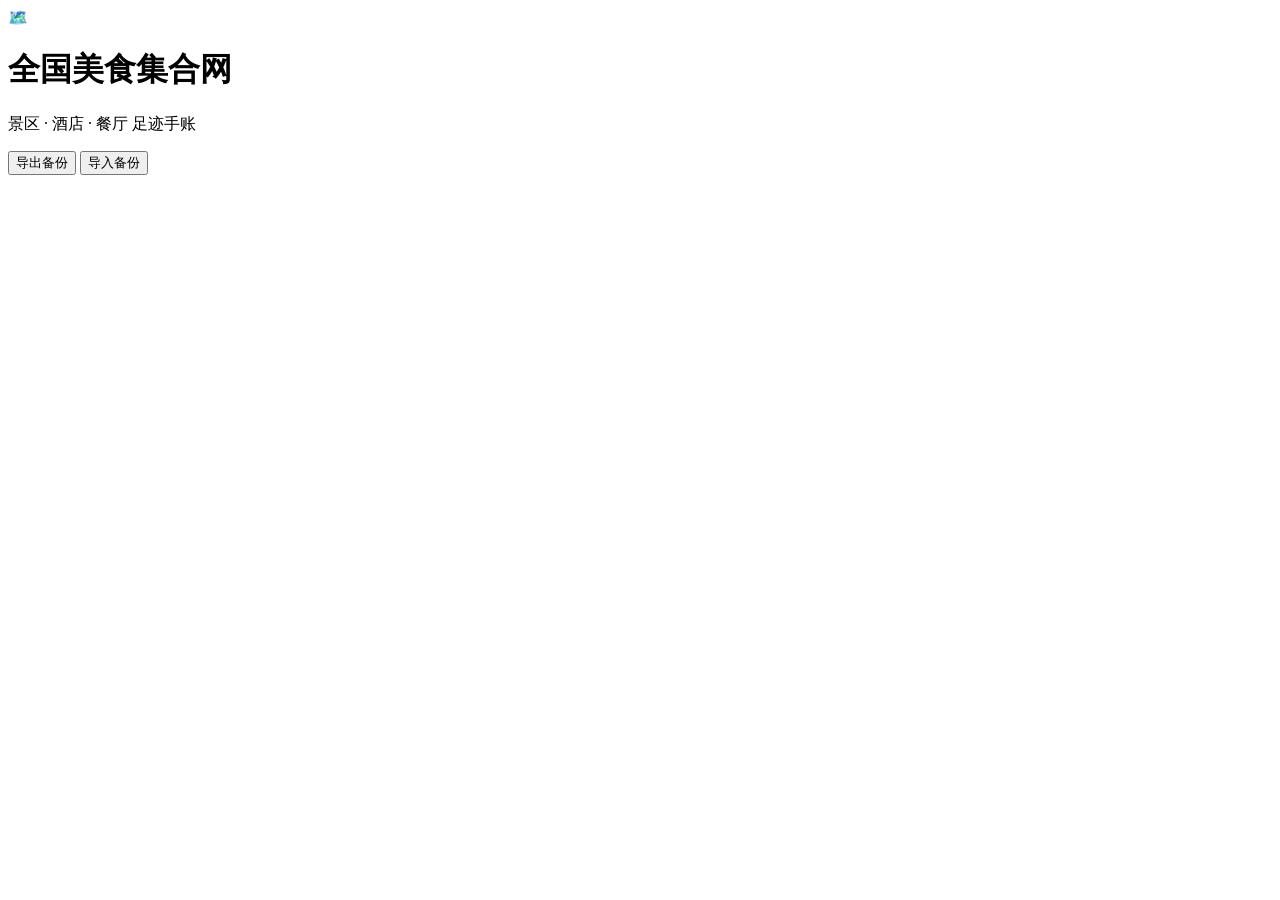
==== index.html @ 96aab91e "发布: index.html (2026-09-19)" ====
<!DOCTYPE html>
<html lang="zh-CN">
<head>
<meta charset="UTF-8">
<meta name="viewport" content="width=device-width, initial-scale=1">
<title>全国美食集合网 · 景区 / 酒店 / 餐厅足迹</title>
<link rel="icon" href="data:image/svg+xml,<svg xmlns='http://www.w3.org/2000/svg' viewBox='0 0 100 100'><text y='.9em' font-size='88'>🗺️</text></svg>">
<link rel="stylesheet" href="css/style.css">
</head>
<body>

<header class="topbar">
  <div class="brand">
    <span class="logo">🗺️</span>
    <div>
      <h1>全国美食集合网</h1>
      <p>景区 · 酒店 · 餐厅 足迹手账</p>
    </div>
  </div>
  <div class="top-stats" id="topStats"></div>
  <div class="top-actions">
    <button id="btnExport" class="btn ghost" title="把所有记录导出为 JSON 备份文件">导出备份</button>
    <button id="btnImport" class="btn ghost" title="从备份文件恢复记录">导入备份</button>
    <input type="file" id="importFile" accept=".json,application/json" hidden>
  </div>
</header>

<nav class="breadcrumb" id="breadcrumb" aria-label="面包屑导航"></nav>

<main class="layout">
  <section class="panel-main">
    <div class="map-wrap" id="mapWrap">
      <div id="map"></div>
      <div class="map-tip" id="mapTip" hidden></div>
    </div>

    <div class="county-view" id="countyView" hidden>
      <div class="county-head">
        <div class="county-title">
          <h2 id="countyName"></h2>
          <p class="muted" id="countyPath"></p>
        </div>
        <button class="btn primary" id="btnAdd">＋ 添加记录</button>
      </div>
      <div class="mini-map-wrap"><div id="miniMap"></div><span class="mini-hint">点击小地图返回上一级地图</span></div>
      <div class="tabs" id="countyTabs"></div>
      <div class="cards" id="cardList"></div>
    </div>
  </section>

  <aside class="panel-side">
    <div class="side-head" id="sideHead"></div>
    <div class="side-list" id="sideList"></div>
  </aside>
</main>

<div class="modal-mask" id="modalMask" hidden>
  <div class="modal" role="dialog" aria-modal="true" aria-labelledby="formTitle">
    <div class="modal-head">
      <h2 id="formTitle">添加记录</h2>
      <button type="button" class="icon-btn" id="formClose" title="关闭">✕</button>
    </div>
    <form id="recordForm" novalidate>
      <div class="seg" id="typeSeg"></div>
      <label class="field">名称 <span class="req">*</span>
        <input name="recName" maxlength="60" placeholder="如：西湖 / 亚朵酒店 / 外婆家" required>
      </label>
      <div class="row2">
        <label class="field">到访日期
          <input type="date" name="recDate">
        </label>
        <div class="field">评分
          <div class="stars" id="starInput"></div>
        </div>
      </div>
      <div class="row2">
        <label class="field"><span id="costLabel">人均消费</span>（元）
          <input type="number" name="recCost" min="0" step="0.1" placeholder="选填">
        </label>
        <label class="field">电话
          <input name="recPhone" placeholder="选填">
        </label>
      </div>
      <label class="field">地址
        <input name="recAddress" placeholder="选填">
      </label>
      <div class="field">标签
        <div class="tags-editor">
          <div class="chips" id="tagChips"></div>
          <input id="tagInput" placeholder="输入自定义标签后回车添加">
        </div>
      </div>
      <label class="field">图片链接（每行一个）
        <textarea name="recPhotos" rows="2" placeholder="https://…"></textarea>
      </label>
      <label class="field">推荐理由 / 备注
        <textarea name="recNotes" rows="3" placeholder="招牌菜、房型体验、游玩建议…"></textarea>
      </label>
      <div class="form-foot">
        <button type="button" class="btn danger" id="btnDelete" hidden>删除记录</button>
        <span class="spacer"></span>
        <button type="button" class="btn ghost" id="btnCancel">取消</button>
        <button type="submit" class="btn primary">保存</button>
      </div>
    </form>
  </div>
</div>

<div class="toast" id="toast" hidden></div>

<script src="lib/echarts.min.js"></script>
<script src="data/regions.js"></script>
<script src="data/records.js"></script>
<script src="js/store.js"></script>
<script src="js/map.js"></script>
<script src="js/app.js"></script>
</body>
</html>
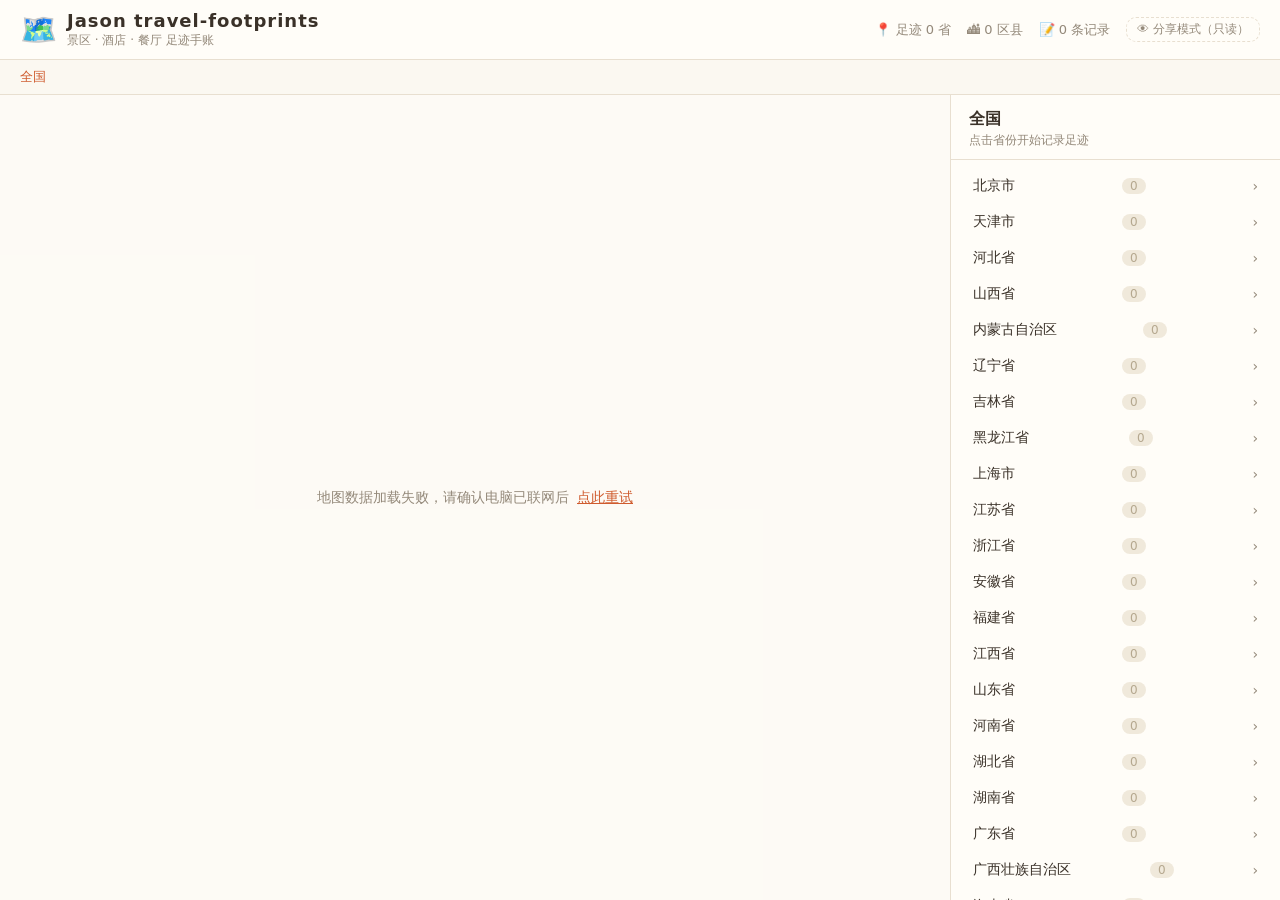
==== commit e00753af: "发布: index.html (2026-09-19)" ====
--- a/index.html
+++ b/index.html
@@ -3,7 +3,7 @@
 <head>
 <meta charset="UTF-8">
 <meta name="viewport" content="width=device-width, initial-scale=1">
-<title>全国美食集合网 · 景区 / 酒店 / 餐厅足迹</title>
+<title>Jason travel-footprints · 景区 / 酒店 / 餐厅足迹</title>
 <link rel="icon" href="data:image/svg+xml,<svg xmlns='http://www.w3.org/2000/svg' viewBox='0 0 100 100'><text y='.9em' font-size='88'>🗺️</text></svg>">
 <link rel="stylesheet" href="css/style.css">
 </head>
@@ -13,7 +13,7 @@
   <div class="brand">
     <span class="logo">🗺️</span>
     <div>
-      <h1>全国美食集合网</h1>
+      <h1>Jason travel-footprints</h1>
       <p>景区 · 酒店 · 餐厅 足迹手账</p>
     </div>
   </div>
--- a/css/style.css
+++ b/css/style.css
@@ -0,0 +1,243 @@
+/* 全国美食集合网 —— 暖色旅行手账风 */
+:root {
+  --bg: #f6f2ea;
+  --panel: #fffdf8;
+  --ink: #3a3128;
+  --muted: #94897a;
+  --line: #e8dfd0;
+  --primary: #cf5b2e;
+  --primary-dark: #b34a22;
+  --gold: #e0a458;
+  --green: #4d8b6a;
+  --blue: #3b6ea5;
+  --shadow: 0 2px 12px rgba(90, 70, 40, .10);
+}
+
+* { box-sizing: border-box; }
+[hidden] { display: none !important; }
+html, body { height: 100%; }
+body {
+  margin: 0;
+  font-family: "Microsoft YaHei", "PingFang SC", "Segoe UI", system-ui, sans-serif;
+  background: var(--bg);
+  color: var(--ink);
+  display: flex;
+  flex-direction: column;
+  overflow: hidden;
+}
+.muted { color: var(--muted); font-size: 12px; margin: 2px 0 0; }
+
+/* ---------- 顶栏 ---------- */
+.topbar {
+  display: flex; align-items: center; gap: 16px;
+  padding: 10px 20px;
+  background: var(--panel);
+  border-bottom: 1px solid var(--line);
+  flex: none;
+}
+.brand { display: flex; align-items: center; gap: 10px; }
+.brand .logo { font-size: 30px; line-height: 1; }
+.brand h1 { font-size: 18px; margin: 0; letter-spacing: 1px; }
+.brand p { margin: 1px 0 0; font-size: 12px; color: var(--muted); }
+.top-stats { margin-left: auto; display: flex; gap: 16px; font-size: 13px; color: var(--muted); white-space: nowrap; }
+.top-actions { display: flex; gap: 8px; }
+
+/* ---------- 按钮 ---------- */
+.btn {
+  border: 1px solid transparent; border-radius: 8px;
+  padding: 7px 14px; font-size: 13px; cursor: pointer;
+  background: var(--primary); color: #fff;
+  transition: .15s;
+}
+.btn:hover { background: var(--primary-dark); }
+.btn.ghost { background: transparent; color: var(--ink); border-color: var(--line); }
+.btn.ghost:hover { background: #f4ecdd; }
+.btn.danger { background: #c0392b; }
+.btn.danger:hover { background: #a93226; }
+.btn.mini { padding: 4px 10px; font-size: 12px; border-radius: 6px; }
+.btn.mini.ghost { background: transparent; color: var(--muted); border-color: var(--line); }
+.icon-btn {
+  border: none; background: transparent; font-size: 16px; cursor: pointer;
+  color: var(--muted); padding: 4px 8px; border-radius: 6px;
+}
+.icon-btn:hover { background: #f4ecdd; color: var(--ink); }
+
+/* ---------- 面包屑 ---------- */
+.breadcrumb {
+  padding: 8px 20px; font-size: 13px;
+  background: #fbf8f1; border-bottom: 1px solid var(--line);
+  flex: none;
+}
+.breadcrumb a { color: var(--primary); cursor: pointer; text-decoration: none; }
+.breadcrumb a:hover { text-decoration: underline; }
+.breadcrumb .sep { margin: 0 7px; color: var(--muted); }
+.breadcrumb b { font-weight: 600; }
+
+/* ---------- 主布局 ---------- */
+.layout { flex: 1; display: flex; min-height: 0; }
+.panel-main { flex: 1; position: relative; min-width: 0; background: var(--bg); }
+.map-wrap { position: absolute; inset: 0; }
+#map { width: 100%; height: 100%; cursor: grab; }
+#map:active { cursor: grabbing; }
+.map-tip {
+  position: absolute; inset: 0; z-index: 5;
+  display: flex; align-items: center; justify-content: center; gap: 8px;
+  background: rgba(255, 253, 248, .82);
+  font-size: 14px; color: var(--muted);
+}
+.map-tip a { color: var(--primary); }
+.spin {
+  width: 16px; height: 16px; border-radius: 50%;
+  border: 2px solid var(--line); border-top-color: var(--primary);
+  animation: spin .8s linear infinite; display: inline-block;
+}
+@keyframes spin { to { transform: rotate(360deg); } }
+
+/* ---------- 侧栏 ---------- */
+.panel-side {
+  width: 330px; flex: none;
+  background: var(--panel); border-left: 1px solid var(--line);
+  display: flex; flex-direction: column; min-height: 0;
+}
+.side-head { padding: 14px 18px 10px; border-bottom: 1px solid var(--line); }
+.side-head h3 { margin: 0; font-size: 16px; }
+.side-list { flex: 1; overflow-y: auto; padding: 8px 10px 16px; }
+.side-item {
+  display: flex; align-items: center; justify-content: space-between; gap: 8px;
+  padding: 9px 12px; border-radius: 8px; cursor: pointer; font-size: 14px;
+}
+.side-item:hover { background: #f4ecdd; }
+.side-item .nm { overflow: hidden; text-overflow: ellipsis; white-space: nowrap; }
+.side-item::after { content: "›"; color: var(--muted); }
+.cnt {
+  font-size: 12px; color: #fff; background: var(--gold);
+  border-radius: 10px; padding: 1px 8px; flex: none;
+}
+.cnt.zero { background: #f0e9db; color: #b5a88f; }
+.empty { text-align: center; color: var(--muted); font-size: 13px; padding: 30px 10px; }
+
+/* ---------- 县级视图 ---------- */
+.county-view { position: absolute; inset: 0; overflow-y: auto; padding: 16px 22px 30px; }
+.county-head { display: flex; align-items: center; gap: 14px; margin-bottom: 10px; }
+.county-title { flex: 1; }
+.county-title h2 { margin: 0; font-size: 22px; }
+.mini-map-wrap { position: relative; height: 175px; background: var(--panel); border: 1px solid var(--line); border-radius: 12px; overflow: hidden; }
+#miniMap { width: 100%; height: 100%; }
+.mini-hint {
+  position: absolute; right: 10px; bottom: 6px;
+  font-size: 11px; color: var(--muted);
+  background: rgba(255, 253, 248, .85); padding: 2px 8px; border-radius: 8px;
+}
+.mini-fallback { color: var(--muted); font-size: 12px; text-align: center; padding-top: 60px; }
+
+.tabs { display: flex; gap: 8px; margin: 14px 0 12px; flex-wrap: wrap; }
+.tab {
+  border: 1px solid var(--line); background: var(--panel); color: var(--ink);
+  border-radius: 20px; padding: 6px 14px; font-size: 13px; cursor: pointer;
+}
+.tab i { font-style: normal; color: var(--muted); font-size: 12px; margin-left: 3px; }
+.tab.active { background: var(--primary); border-color: var(--primary); color: #fff; }
+.tab.active i { color: rgba(255, 255, 255, .8); }
+
+/* ---------- 记录卡片 ---------- */
+.cards { display: grid; grid-template-columns: repeat(auto-fill, minmax(310px, 1fr)); gap: 14px; }
+.card {
+  background: var(--panel); border: 1px solid var(--line); border-radius: 12px;
+  padding: 14px 16px; box-shadow: var(--shadow);
+  display: flex; flex-direction: column; gap: 8px;
+}
+.card-top { display: flex; align-items: center; gap: 8px; flex-wrap: wrap; }
+.card-top h3 { margin: 0; font-size: 16px; flex: 1; min-width: 0; overflow: hidden; text-overflow: ellipsis; white-space: nowrap; }
+.badge { font-size: 12px; border-radius: 6px; padding: 2px 8px; color: #fff; flex: none; }
+.b-scenic { background: var(--green); }
+.b-hotel { background: var(--blue); }
+.b-restaurant { background: var(--primary); }
+.card .stars { color: var(--gold); font-size: 14px; letter-spacing: 1px; flex: none; }
+.card-meta { font-size: 12.5px; color: var(--muted); display: flex; gap: 12px; flex-wrap: wrap; }
+.chips { display: flex; flex-wrap: wrap; gap: 6px; }
+.chips i {
+  font-style: normal; font-size: 12px; color: #8a6d3b;
+  background: #f7ecd7; border-radius: 10px; padding: 2px 9px;
+}
+#tagChips i { cursor: pointer; }
+#tagChips i.on { background: var(--primary); color: #fff; }
+.notes { margin: 0; font-size: 13px; line-height: 1.6; color: #5c5245; white-space: pre-wrap; }
+.photos { display: flex; gap: 8px; flex-wrap: wrap; }
+.photos img { width: 74px; height: 56px; object-fit: cover; border-radius: 8px; border: 1px solid var(--line); }
+.card-actions { display: flex; gap: 8px; justify-content: flex-end; border-top: 1px dashed var(--line); padding-top: 8px; margin-top: 2px; }
+
+.empty-block { grid-column: 1 / -1; text-align: center; padding: 60px 0; color: var(--muted); }
+.empty-block .btn { margin-top: 14px; }
+
+/* ---------- 弹窗表单 ---------- */
+.modal-mask {
+  position: fixed; inset: 0; z-index: 50;
+  background: rgba(50, 40, 28, .45);
+  display: flex; align-items: flex-start; justify-content: center;
+  overflow-y: auto; padding: 40px 16px;
+}
+.modal {
+  background: var(--panel); border-radius: 14px;
+  width: 520px; max-width: 100%;
+  box-shadow: 0 10px 40px rgba(40, 30, 15, .3);
+  padding: 18px 22px 20px;
+}
+.modal-head { display: flex; align-items: center; justify-content: space-between; margin-bottom: 10px; }
+.modal-head h2 { margin: 0; font-size: 18px; }
+.seg { display: flex; gap: 8px; margin-bottom: 12px; }
+.seg-btn {
+  flex: 1; border: 1px solid var(--line); background: #fff; color: var(--ink);
+  border-radius: 8px; padding: 8px 0; font-size: 14px; cursor: pointer;
+}
+.seg-btn.active { background: var(--primary); border-color: var(--primary); color: #fff; }
+.field { display: block; font-size: 13px; color: #6b6152; margin-bottom: 10px; }
+.field .req { color: var(--primary); }
+.field input, .field textarea {
+  display: block; width: 100%; margin-top: 4px;
+  border: 1px solid var(--line); border-radius: 8px;
+  padding: 8px 10px; font-size: 14px; font-family: inherit;
+  background: #fff; color: var(--ink);
+}
+.field input:focus, .field textarea:focus { outline: none; border-color: var(--gold); }
+.field textarea { resize: vertical; }
+.row2 { display: grid; grid-template-columns: 1fr 1fr; gap: 12px; }
+.stars { margin-top: 6px; font-size: 24px; line-height: 1; cursor: pointer; user-select: none; color: #e2d8c6; }
+.stars .star { display: inline-block; padding: 0 2px; }
+.stars .star.on { color: var(--gold); }
+.tags-editor { margin-top: 6px; }
+.tags-editor input {
+  width: 100%; border: 1px solid var(--line); border-radius: 8px;
+  padding: 7px 10px; font-size: 13px; background: #fff; margin-top: 4px;
+}
+.tags-editor input:focus { outline: none; border-color: var(--gold); }
+.form-foot { display: flex; gap: 8px; align-items: center; margin-top: 14px; }
+.form-foot .spacer { flex: 1; }
+
+/* ---------- Toast ---------- */
+.toast {
+  position: fixed; left: 50%; bottom: 36px; transform: translateX(-50%);
+  background: rgba(58, 49, 40, .92); color: #fffdf8;
+  padding: 9px 20px; border-radius: 20px; font-size: 13px;
+  z-index: 99; box-shadow: 0 4px 16px rgba(0, 0, 0, .25);
+}
+
+/* ---------- 分享模式（只读） ---------- */
+.share-badge {
+  align-self: center; font-size: 12px; color: var(--muted);
+  border: 1px dashed var(--line); border-radius: 10px; padding: 3px 10px;
+  white-space: nowrap;
+}
+.share-mode #btnAdd, .share-mode #btnExport, .share-mode #btnImport,
+.share-mode .card-actions, .share-mode .empty-block .btn { display: none !important; }
+
+/* ---------- 滚动条 ---------- */
+::-webkit-scrollbar { width: 9px; height: 9px; }
+::-webkit-scrollbar-thumb { background: #ddd2bd; border-radius: 5px; }
+::-webkit-scrollbar-track { background: transparent; }
+
+/* ---------- 窄屏 ---------- */
+@media (max-width: 880px) {
+  .layout { flex-direction: column; }
+  .panel-side { width: 100%; height: 42%; border-left: none; border-top: 1px solid var(--line); }
+  .top-stats { display: none; }
+}
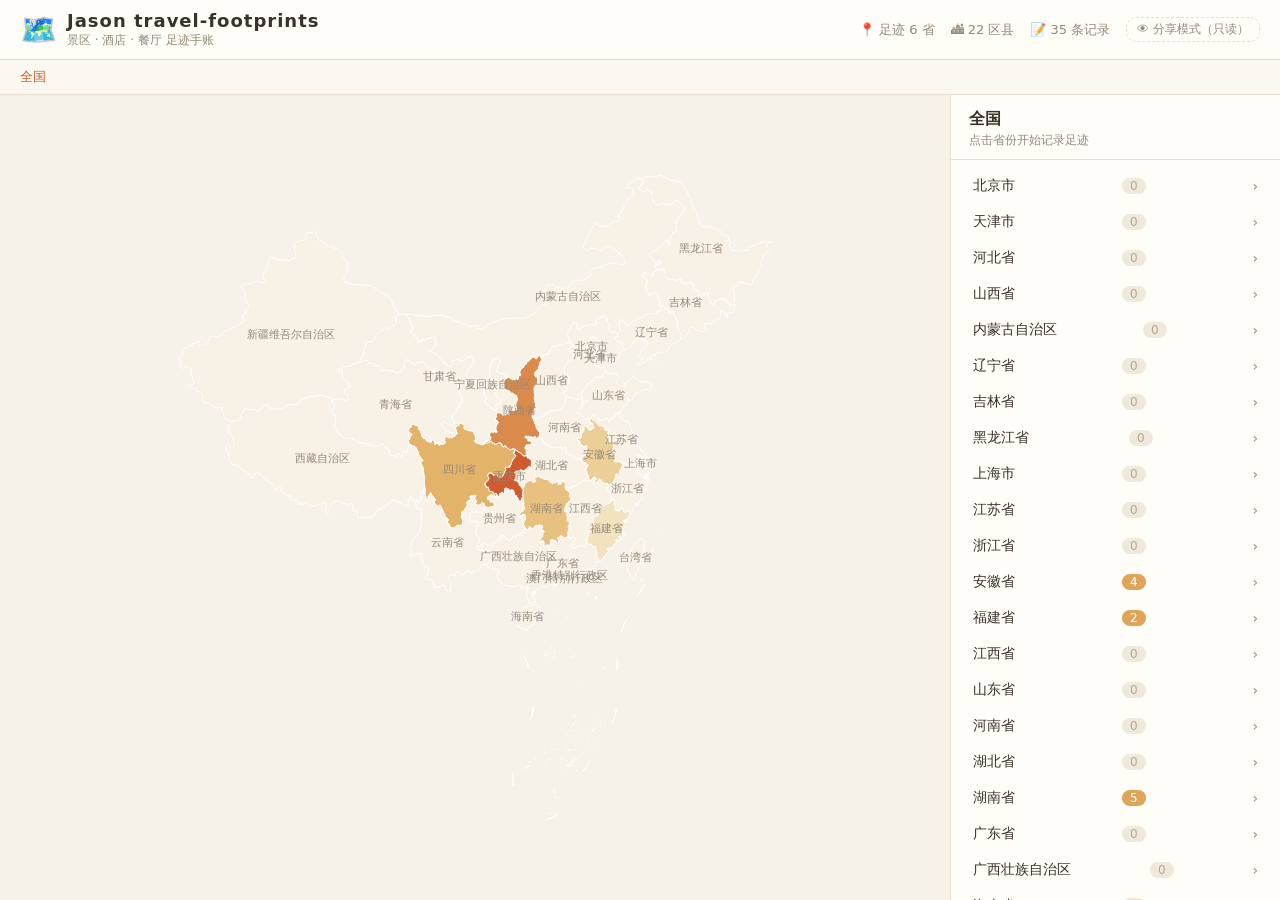
==== commit 347f73e7: "Turn repo into a reusable template: site config, publish tool, data format doc, customize guide" ====
--- a/index.html
+++ b/index.html
@@ -109,6 +109,7 @@
 <div class="toast" id="toast" hidden></div>
 
 <script src="lib/echarts.min.js"></script>
+<script src="data/config.js"></script>
 <script src="data/regions.js"></script>
 <script src="data/records.js"></script>
 <script src="js/store.js"></script>
